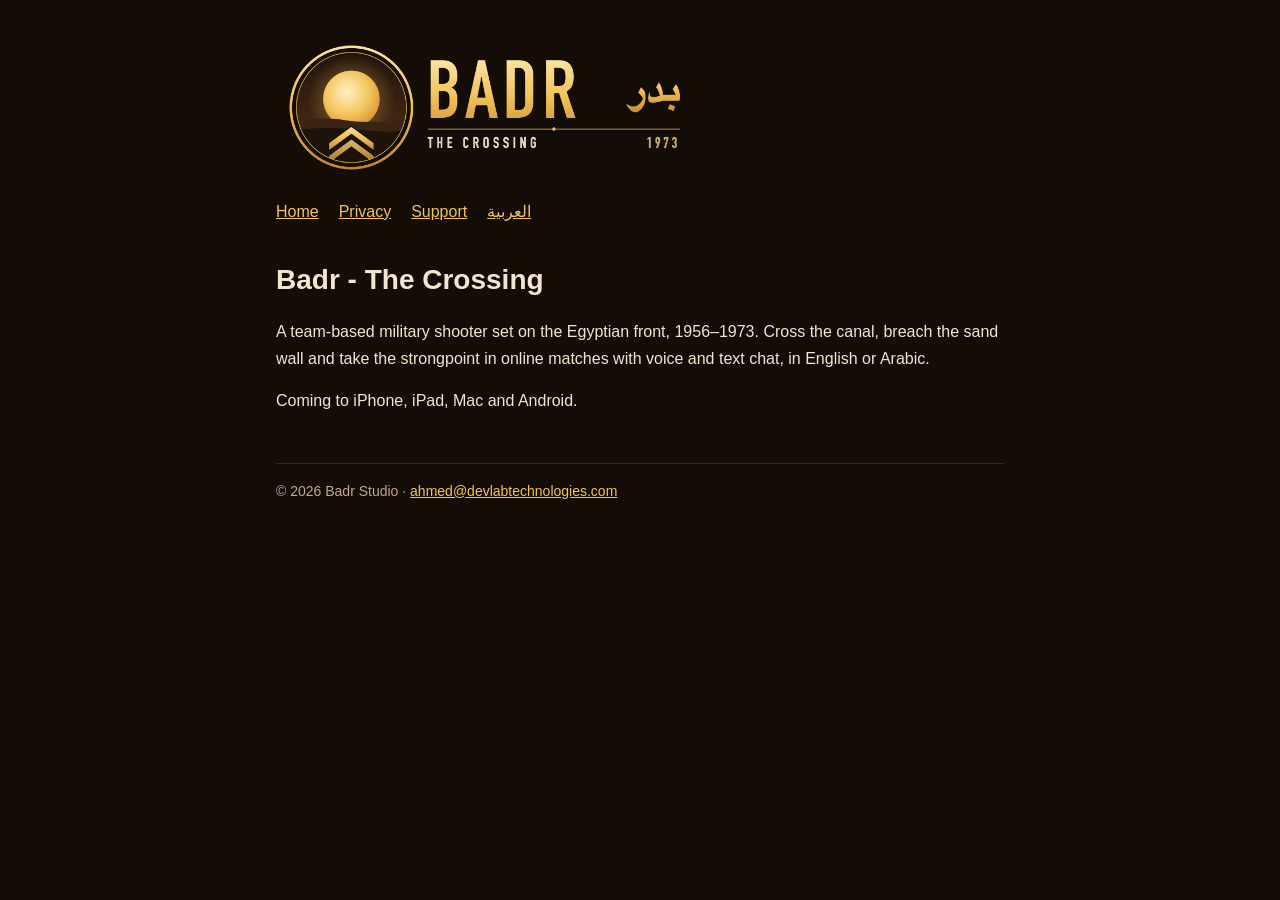
==== index.html @ 194ab4c9 "Add bilingual home, privacy and support pages" ====
<!doctype html><html lang="en" dir="ltr"><head><meta charset="utf-8"><meta name="viewport" content="width=device-width,initial-scale=1">
<title>Badr - The Crossing</title><link rel="stylesheet" href="/style.css"><link rel="icon" href="/icon.png"></head><body><main>
<header><a href="/"><img src="/logo.png" alt="Badr - The Crossing"></a></header>
<nav><a href="/">Home</a><a href="/privacy.html">Privacy</a><a href="/support.html">Support</a><a href="/ar/" lang="ar">العربية</a></nav>
<h1>Badr - The Crossing</h1>
<p>A team-based military shooter set on the Egyptian front, 1956–1973. Cross the canal, breach the sand wall and take the strongpoint in online matches with voice and text chat, in English or Arabic.</p>
<p>Coming to iPhone, iPad, Mac and Android.</p>
<footer class="muted">© 2026 Badr Studio · <a href="mailto:ahmed@devlabtechnologies.com">ahmed@devlabtechnologies.com</a></footer></main></body></html>
---- style.css ----
:root{--bg:#140D07;--fg:#F3E6CF;--muted:#BFA987;--gold:#F2C35A;--line:#3A2715}
*{box-sizing:border-box}
body{margin:0;background:var(--bg);color:var(--fg);font:16px/1.65 -apple-system,"Segoe UI",Roboto,"Noto Naskh Arabic",Tahoma,sans-serif}
main{max-width:760px;margin:0 auto;padding:32px 16px 64px}
header img{width:100%;max-width:420px;height:auto;display:block}
nav{margin:16px 0 32px;display:flex;gap:20px;flex-wrap:wrap}
a{color:var(--gold)}
h1{font-size:28px;margin:0 0 8px}
h2{font-size:20px;margin:32px 0 8px;color:var(--gold)}
p,li{color:var(--fg)}
.muted{color:var(--muted);font-size:14px}
footer{margin-top:48px;padding-top:16px;border-top:1px solid var(--line)}
[dir=rtl] body{font-size:17px}
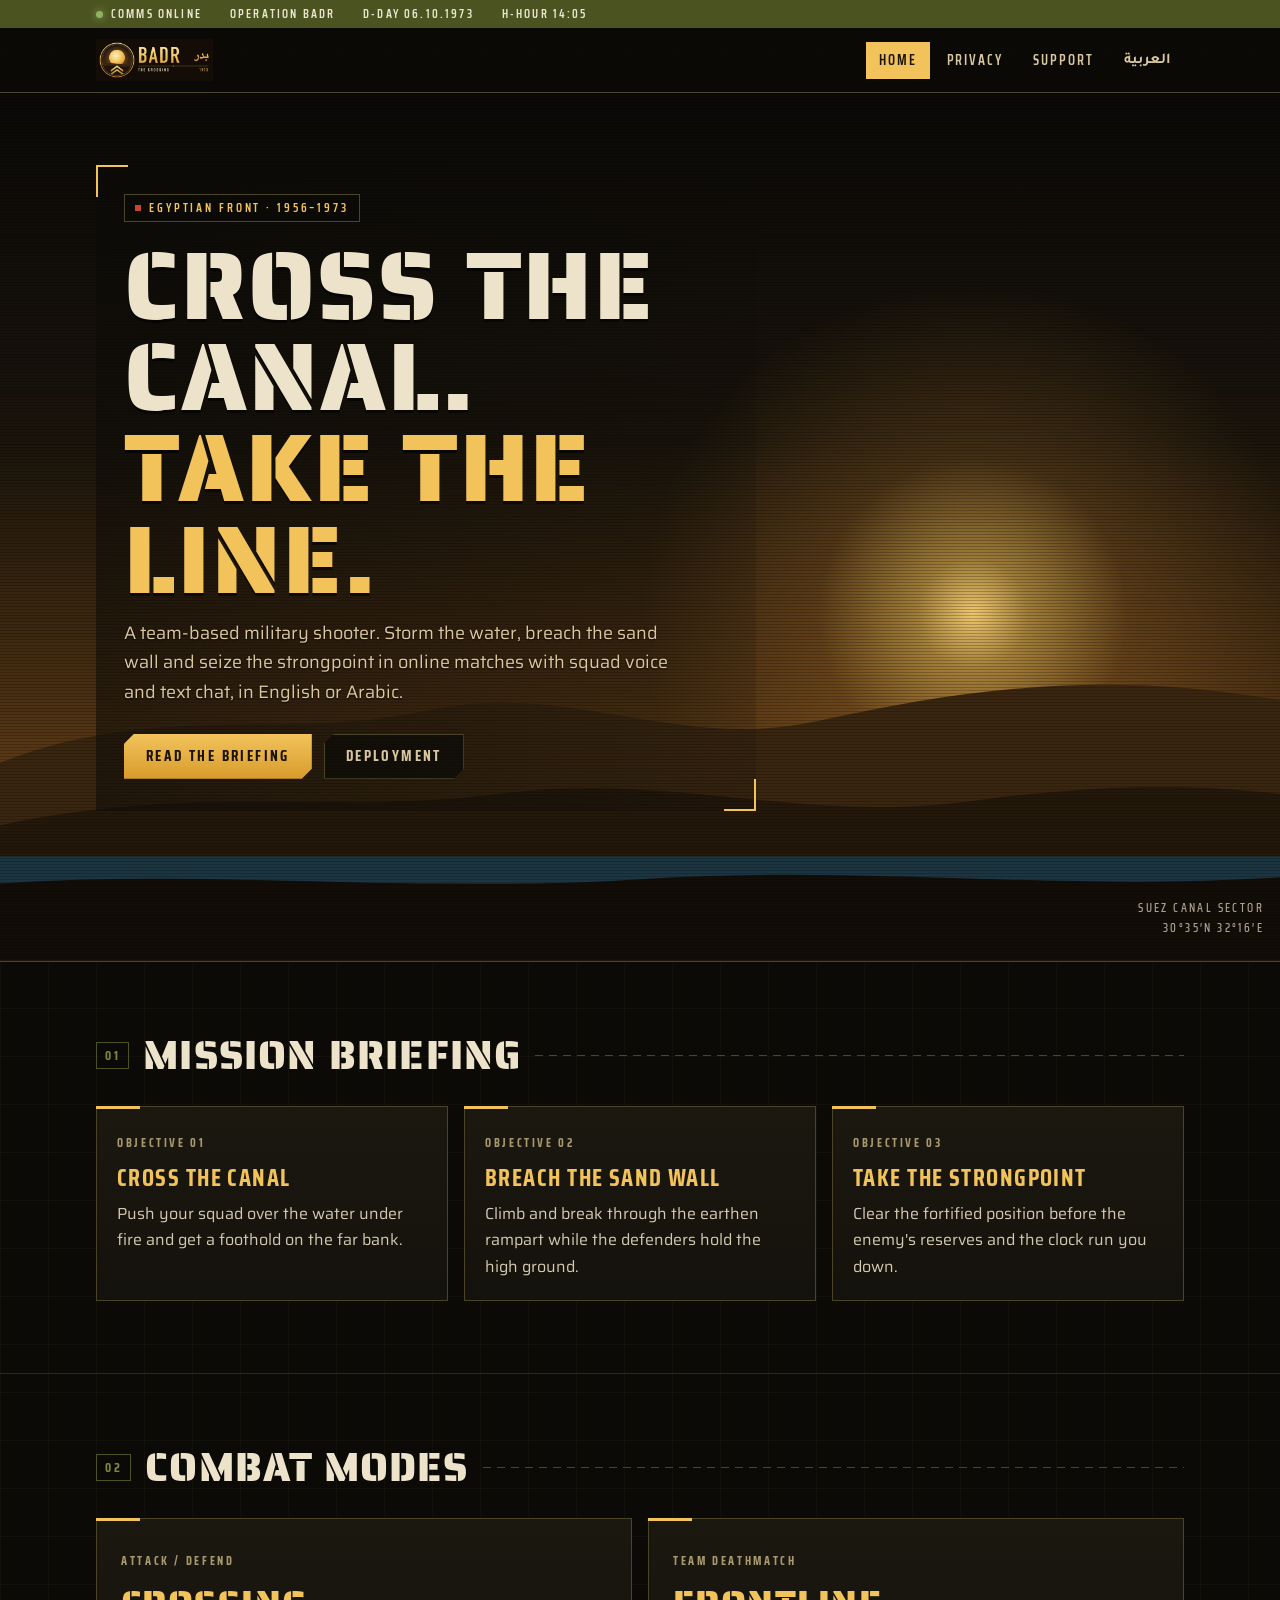
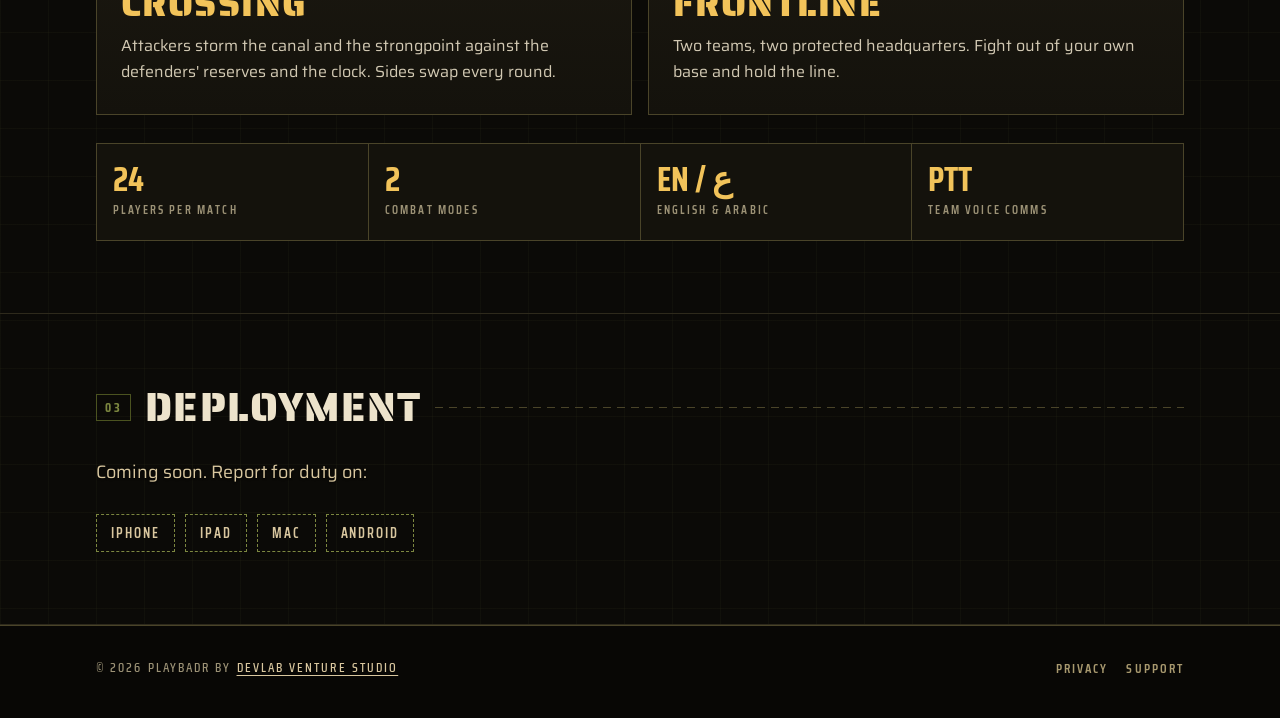
==== commit a64b76f8: "Restyle site with a military look and update copyright Switch to an olive, sand and gold palette wit" ====
--- a/index.html
+++ b/index.html
@@ -1,8 +1,65 @@
 <!doctype html><html lang="en" dir="ltr"><head><meta charset="utf-8"><meta name="viewport" content="width=device-width,initial-scale=1">
-<title>Badr - The Crossing</title><link rel="stylesheet" href="/style.css"><link rel="icon" href="/icon.png"></head><body><main>
-<header><a href="/"><img src="/logo.png" alt="Badr - The Crossing"></a></header>
-<nav><a href="/">Home</a><a href="/privacy.html">Privacy</a><a href="/support.html">Support</a><a href="/ar/" lang="ar">العربية</a></nav>
-<h1>Badr - The Crossing</h1>
-<p>A team-based military shooter set on the Egyptian front, 1956–1973. Cross the canal, breach the sand wall and take the strongpoint in online matches with voice and text chat, in English or Arabic.</p>
-<p>Coming to iPhone, iPad, Mac and Android.</p>
-<footer class="muted">© 2026 Badr Studio · <a href="mailto:ahmed@devlabtechnologies.com">ahmed@devlabtechnologies.com</a></footer></main></body></html>
+<title>Badr - The Crossing</title>
+<meta name="description" content="Badr - The Crossing: a team-based military shooter on the Egyptian front, 1956–1973. Cross the canal, breach the sand wall, take the strongpoint.">
+<link rel="preconnect" href="https://fonts.googleapis.com"><link rel="preconnect" href="https://fonts.gstatic.com" crossorigin>
+<link rel="stylesheet" href="https://fonts.googleapis.com/css2?family=Saira+Stencil+One&family=Saira+Condensed:wght@500;600;700&family=Saira:wght@400;600&family=Tajawal:wght@400;700;800&display=swap">
+<link rel="stylesheet" href="style.css"><link rel="icon" href="icon.png"></head><body>
+
+<div class="ticker"><div class="wrap"><span><span class="dot"></span>Comms online</span><span>Operation Badr</span><span class="hide-sm">D-Day 06.10.1973</span><span class="hide-sm">H-Hour 14:05</span></div></div>
+<header class="topbar"><div class="wrap">
+<a class="brand" href="./"><img src="logo.png" alt="Badr - The Crossing"></a>
+<nav><a href="./" aria-current="page">Home</a><a href="privacy.html">Privacy</a><a href="support.html">Support</a><a href="ar/" lang="ar">العربية</a></nav>
+</div></header>
+
+<main>
+<div class="hero">
+<svg class="dunes" viewBox="0 0 1440 400" preserveAspectRatio="none" aria-hidden="true">
+<path d="M0 210 C180 150 320 190 480 160 C640 130 760 200 920 170 C1080 140 1240 120 1440 150 L1440 400 L0 400Z" fill="#3A2610"/>
+<path d="M0 270 C220 230 380 260 560 240 C760 218 900 270 1100 246 C1260 228 1360 232 1440 240 L1440 400 L0 400Z" fill="#24180B"/>
+<rect x="0" y="300" width="1440" height="26" fill="#1B3B4A" opacity=".85"/>
+<path d="M0 326 C240 312 480 336 720 322 C960 308 1200 334 1440 320 L1440 400 L0 400Z" fill="#120D07"/>
+</svg>
+<div class="wrap"><div class="hud">
+<span class="tag">Egyptian front · 1956–1973</span>
+<h1>Cross the canal.<span>Take the line.</span></h1>
+<p class="lead">A team-based military shooter. Storm the water, breach the sand wall and seize the strongpoint in online matches with squad voice and text chat, in English or Arabic.</p>
+<div class="cta"><a class="btn btn-primary" href="#briefing">Read the briefing</a><a class="btn btn-ghost" href="#deploy">Deployment</a></div>
+</div></div>
+<div class="coords">Suez Canal sector<br>30°35′N 32°16′E</div>
+</div>
+
+<section id="briefing"><div class="wrap">
+<div class="sec-head"><span class="num">01</span><h2>Mission briefing</h2><span class="rule"></span></div>
+<div class="grid">
+<div class="card"><span class="k">Objective 01</span><h3>Cross the canal</h3><p>Push your squad over the water under fire and get a foothold on the far bank.</p></div>
+<div class="card"><span class="k">Objective 02</span><h3>Breach the sand wall</h3><p>Climb and break through the earthen rampart while the defenders hold the high ground.</p></div>
+<div class="card"><span class="k">Objective 03</span><h3>Take the strongpoint</h3><p>Clear the fortified position before the enemy's reserves and the clock run you down.</p></div>
+</div>
+</div></section>
+
+<section id="modes" class="modes"><div class="wrap">
+<div class="sec-head"><span class="num">02</span><h2>Combat modes</h2><span class="rule"></span></div>
+<div class="grid">
+<div class="card"><span class="k">Attack / Defend</span><h3>Crossing</h3><p>Attackers storm the canal and the strongpoint against the defenders' reserves and the clock. Sides swap every round.</p></div>
+<div class="card"><span class="k">Team deathmatch</span><h3>Frontline</h3><p>Two teams, two protected headquarters. Fight out of your own base and hold the line.</p></div>
+</div>
+<div class="stats">
+<div class="stat"><b>24</b><span>Players per match</span></div>
+<div class="stat"><b>2</b><span>Combat modes</span></div>
+<div class="stat"><b>EN / ع</b><span>English &amp; Arabic</span></div>
+<div class="stat"><b>PTT</b><span>Team voice comms</span></div>
+</div>
+</div></section>
+
+<section id="deploy"><div class="wrap">
+<div class="sec-head"><span class="num">03</span><h2>Deployment</h2><span class="rule"></span></div>
+<p class="lead">Coming soon. Report for duty on:</p>
+<div class="platforms"><span class="chip">iPhone</span><span class="chip">iPad</span><span class="chip">Mac</span><span class="chip">Android</span></div>
+</div></section>
+</main>
+
+<footer><div class="wrap">
+<div class="copy">© 2026 PlayBadr by <a href="https://devlabtechnologies.com">DevLab Venture Studio</a></div>
+<div class="flinks"><a href="privacy.html">Privacy</a><a href="support.html">Support</a></div>
+</div></footer>
+</body></html>
--- a/style.css
+++ b/style.css
@@ -1,13 +1,142 @@
-:root{--bg:#140D07;--fg:#F3E6CF;--muted:#BFA987;--gold:#F2C35A;--line:#3A2715}
+:root{
+  --night:#0B0A07;--panel:#14120C;--panel-2:#1B1810;--line:#2E2A1C;--line-2:#4A4429;
+  --olive:#4B5320;--olive-2:#7C8740;--sand:#D9C79F;--khaki:#A8996F;--fg:#EDE3CB;--muted:#9C9276;
+  --gold:#F2C35A;--gold-2:#D89B2C;--signal:#C8452F;--ok:#8FB360;
+  --stencil:"Saira Stencil One",Impact,"Arial Narrow",sans-serif;
+  --cond:"Saira Condensed","Roboto Condensed","Arial Narrow",sans-serif;
+  --body:"Saira","Segoe UI",Roboto,sans-serif;
+  --ar:"Tajawal","Noto Naskh Arabic",Tahoma,sans-serif;
+}
 *{box-sizing:border-box}
-body{margin:0;background:var(--bg);color:var(--fg);font:16px/1.65 -apple-system,"Segoe UI",Roboto,"Noto Naskh Arabic",Tahoma,sans-serif}
-main{max-width:760px;margin:0 auto;padding:32px 16px 64px}
-header img{width:100%;max-width:420px;height:auto;display:block}
-nav{margin:16px 0 32px;display:flex;gap:20px;flex-wrap:wrap}
-a{color:var(--gold)}
-h1{font-size:28px;margin:0 0 8px}
-h2{font-size:20px;margin:32px 0 8px;color:var(--gold)}
-p,li{color:var(--fg)}
+html{scroll-behavior:smooth}
+body{
+  margin:0;color:var(--fg);font:16px/1.65 var(--body);
+  background-color:var(--night);
+  background-image:
+    linear-gradient(rgba(124,135,64,.06) 1px,transparent 1px),
+    linear-gradient(90deg,rgba(124,135,64,.06) 1px,transparent 1px);
+  background-size:48px 48px;
+}
+[dir=rtl] body{font-family:var(--ar);font-size:17px}
+a{color:var(--gold);text-decoration-thickness:1px;text-underline-offset:3px}
+a:hover{color:#FFD883}
+img{max-width:100%;display:block}
+.wrap{max-width:1120px;margin:0 auto;padding:0 16px}
+
+/* status ticker + top bar */
+.ticker{background:var(--olive);color:#E9E6CF;font:600 12px/1 var(--cond);letter-spacing:.18em;text-transform:uppercase;white-space:nowrap;overflow:hidden}
+.ticker .wrap{display:flex;gap:28px;padding-top:8px;padding-bottom:8px;align-items:center}
+[dir=rtl] .ticker{font-family:var(--ar);letter-spacing:0;font-size:13px}
+.ticker .dot{display:inline-block;width:7px;height:7px;background:var(--ok);border-radius:50%;margin-inline-end:8px;box-shadow:0 0 8px var(--ok);animation:blink 1.6s infinite}
+@keyframes blink{50%{opacity:.25}}
+.topbar{background:rgba(11,10,7,.94);border-bottom:1px solid var(--line-2);position:sticky;top:0;z-index:10}
+.topbar .wrap{display:flex;align-items:center;justify-content:space-between;gap:12px;min-height:64px}
+.brand img{height:42px;width:auto;mix-blend-mode:lighten}
+nav{display:flex;gap:4px;flex-wrap:wrap}
+nav a{font:600 14px/1 var(--cond);letter-spacing:.14em;text-transform:uppercase;color:var(--sand);text-decoration:none;padding:10px 12px;border:1px solid transparent}
+nav a:hover{color:var(--gold);border-color:var(--line-2)}
+nav a[aria-current=page]{color:#1A1206;background:var(--gold)}
+[dir=rtl] nav a{font-family:var(--ar);letter-spacing:0;font-size:15px;font-weight:700}
+nav a[lang=ar]{font-family:var(--ar);letter-spacing:0;font-size:15px;font-weight:700}
+nav a[lang=en]{font-family:var(--cond);letter-spacing:.14em;font-size:14px}
+
+/* hero */
+.hero{position:relative;overflow:hidden;border-bottom:1px solid var(--line-2);
+  background:
+    radial-gradient(circle at 76% 60%,rgba(255,214,120,.9) 0,rgba(242,195,90,.55) 5%,rgba(242,160,60,.18) 14%,transparent 30%),
+    linear-gradient(180deg,#0A0907 0%,#1A140B 40%,#4A2F12 70%,#8A5A20 100%)}
+.hero svg.dunes{position:absolute;left:0;right:0;bottom:0;width:100%;height:48%;display:block}
+.hero::after{content:"";position:absolute;inset:0;pointer-events:none;
+  background:repeating-linear-gradient(0deg,rgba(0,0,0,.22) 0 1px,transparent 1px 3px)}
+.hero .wrap{position:relative;z-index:2;padding-top:72px;padding-bottom:150px}
+.hud{position:relative;max-width:660px;padding:28px 28px 32px;background:linear-gradient(90deg,rgba(11,10,7,.55),rgba(11,10,7,.15))}
+[dir=rtl] .hud{background:linear-gradient(270deg,rgba(11,10,7,.55),rgba(11,10,7,.15))}
+.lead{text-shadow:0 1px 2px rgba(0,0,0,.8)}
+.hud::before,.hud::after{content:"";position:absolute;width:30px;height:30px;border:2px solid var(--gold)}
+.hud::before{top:0;inset-inline-start:0;border-inline-end:0;border-bottom:0}
+.hud::after{bottom:0;inset-inline-end:0;border-inline-start:0;border-top:0}
+.tag{display:inline-flex;align-items:center;gap:8px;font:600 12px/1 var(--cond);letter-spacing:.24em;text-transform:uppercase;color:var(--gold);border:1px solid var(--line-2);background:rgba(11,10,7,.65);padding:7px 10px}
+[dir=rtl] .tag{font-family:var(--ar);letter-spacing:0;font-size:14px}
+.tag::before{content:"";width:6px;height:6px;background:var(--signal)}
+h1{font-family:var(--stencil);font-weight:400;text-transform:uppercase;letter-spacing:.02em;line-height:.95;margin:18px 0 14px;color:var(--fg)}
+.hero h1{font-size:clamp(46px,8.4vw,96px);text-shadow:0 3px 0 rgba(0,0,0,.55)}
+.hero h1 span{color:var(--gold);display:block}
+[dir=rtl] h1{font-family:var(--ar);font-weight:800;letter-spacing:0;line-height:1.15}
+.lead{font-size:18px;color:var(--sand);max-width:560px;margin:0 0 26px}
+.cta{display:flex;gap:12px;flex-wrap:wrap}
+.btn{display:inline-flex;align-items:center;gap:10px;font:700 15px/1 var(--cond);letter-spacing:.16em;text-transform:uppercase;text-decoration:none;padding:15px 22px;clip-path:polygon(10px 0,100% 0,100% calc(100% - 10px),calc(100% - 10px) 100%,0 100%,0 10px)}
+[dir=rtl] .btn{font-family:var(--ar);letter-spacing:0;font-size:16px}
+.btn-primary{background:linear-gradient(180deg,var(--gold),var(--gold-2));color:#1A1206}
+.btn-primary:hover{color:#1A1206;filter:brightness(1.08)}
+.btn-ghost{background:rgba(11,10,7,.72);color:var(--sand);box-shadow:inset 0 0 0 1px var(--line-2)}
+.btn-ghost:hover{color:var(--gold)}
+.coords{position:absolute;z-index:2;bottom:22px;inset-inline-end:16px;font:500 12px/1.7 var(--cond);letter-spacing:.2em;color:rgba(237,227,203,.7);text-align:end;text-transform:uppercase;direction:ltr}
+
+/* sections */
+section{padding:72px 0;border-bottom:1px solid var(--line)}
+.sec-head{display:flex;align-items:center;gap:14px;margin-bottom:28px;flex-wrap:wrap}
+.sec-head .num{font:700 13px/1 var(--cond);letter-spacing:.2em;color:var(--olive-2);border:1px solid var(--olive);padding:6px 8px;direction:ltr}
+.sec-head h2{font-family:var(--stencil);font-weight:400;font-size:clamp(28px,4vw,40px);line-height:1.1;text-transform:uppercase;margin:0;color:var(--fg);letter-spacing:.03em}
+[dir=rtl] .sec-head h2{font-family:var(--ar);font-weight:800;letter-spacing:0}
+.sec-head .rule{flex:1;min-width:40px;height:1px;background:repeating-linear-gradient(90deg,var(--line-2) 0 8px,transparent 8px 14px)}
+.grid{display:grid;gap:16px;grid-template-columns:repeat(auto-fit,minmax(240px,1fr))}
+.card{position:relative;background:linear-gradient(180deg,var(--panel-2),var(--panel));border:1px solid var(--line-2);padding:22px 20px 20px}
+.card::before{content:"";position:absolute;top:-1px;inset-inline-start:-1px;width:44px;height:3px;background:var(--gold)}
+.card .k{font:700 12px/1 var(--cond);letter-spacing:.22em;text-transform:uppercase;color:var(--khaki)}
+[dir=rtl] .card .k{font-family:var(--ar);letter-spacing:0;font-size:14px}
+.card h3{font:700 24px/1.15 var(--cond);text-transform:uppercase;letter-spacing:.06em;margin:10px 0 8px;color:var(--gold)}
+[dir=rtl] .card h3{font-family:var(--ar);letter-spacing:0;font-size:22px;font-weight:800}
+.card p{margin:0;color:var(--fg);opacity:.88}
+.modes .card{padding:28px 24px}
+.modes .card h3{font-family:var(--stencil);font-weight:400;font-size:36px;letter-spacing:.04em}
+[dir=rtl] .modes .card h3{font-family:var(--ar);font-weight:800;letter-spacing:0;font-size:30px}
+.stats{display:grid;grid-template-columns:repeat(auto-fit,minmax(150px,1fr));gap:1px;background:var(--line-2);border:1px solid var(--line-2);margin-top:28px}
+.stat{background:var(--panel);padding:18px 16px}
+.stat b{display:block;font:700 34px/1 var(--cond);color:var(--gold)}
+.stat span{font:600 12px/1.3 var(--cond);letter-spacing:.18em;text-transform:uppercase;color:var(--muted)}
+[dir=rtl] .stat span{font-family:var(--ar);letter-spacing:0;font-size:14px}
+.platforms{display:flex;flex-wrap:wrap;gap:10px;margin-top:4px}
+.chip{font:600 14px/1 var(--cond);letter-spacing:.14em;text-transform:uppercase;padding:11px 14px;border:1px dashed var(--olive-2);color:var(--sand)}
+
+/* document pages */
+.doc-head{border-bottom:1px solid var(--line-2);background:linear-gradient(180deg,#17130B,var(--night))}
+.doc-head .wrap{padding-top:48px;padding-bottom:36px}
+.doc-head h1{font-size:clamp(38px,6vw,62px);margin:16px 0 6px}
+.doc{max-width:840px;margin:40px auto 72px;padding:0 16px}
+.sheet{background:var(--panel);border:1px solid var(--line-2);padding:36px 28px 28px;position:relative}
+.sheet[data-stamp]::before{content:attr(data-stamp);position:absolute;top:14px;inset-inline-end:16px;font:700 11px/1 var(--cond);letter-spacing:.24em;color:var(--signal);border:1px solid var(--signal);padding:5px 7px;transform:rotate(-3deg);opacity:.9}
+.sheet > :first-child{margin-top:0}
+.doc h2{font:700 20px/1.25 var(--cond);letter-spacing:.12em;text-transform:uppercase;color:var(--gold);margin:32px 0 8px;padding-inline-start:12px;border-inline-start:3px solid var(--olive-2)}
+[dir=rtl] .doc h2{font-family:var(--ar);letter-spacing:0;font-size:20px;font-weight:800}
+.doc ul{padding-inline-start:20px}
+.doc li{margin-bottom:10px}
+.doc li::marker{color:var(--gold)}
 .muted{color:var(--muted);font-size:14px}
-footer{margin-top:48px;padding-top:16px;border-top:1px solid var(--line)}
-[dir=rtl] body{font-size:17px}
+.faq{border-top:1px solid var(--line);padding:14px 0}
+.faq strong{display:block;color:var(--sand);font:700 18px/1.4 var(--cond);letter-spacing:.04em}
+[dir=rtl] .faq strong{font-family:var(--ar);letter-spacing:0}
+.faq p{margin:4px 0 0}
+
+/* footer */
+footer{padding:32px 0 40px;background:#080705;border-top:1px solid var(--line-2)}
+footer .wrap{display:flex;justify-content:space-between;align-items:center;gap:16px;flex-wrap:wrap}
+footer .copy{font:500 13px/1.6 var(--cond);letter-spacing:.16em;text-transform:uppercase;color:var(--muted);direction:ltr}
+footer .copy a{color:var(--sand)}
+footer .copy a:hover{color:var(--gold)}
+footer .flinks{display:flex;gap:18px}
+footer .flinks a{font:600 13px/1 var(--cond);letter-spacing:.16em;text-transform:uppercase;color:var(--khaki);text-decoration:none}
+footer .flinks a:hover{color:var(--gold)}
+[dir=rtl] footer .flinks a{font-family:var(--ar);letter-spacing:0;font-size:14px}
+
+@media (max-width:640px){
+  .ticker .hide-sm{display:none}
+  .topbar{position:static}
+  .topbar .wrap{flex-direction:column;align-items:flex-start;padding-top:10px;padding-bottom:10px}
+  nav a{padding:8px 9px;font-size:13px}
+  .hero .wrap{padding-top:36px;padding-bottom:120px}
+  .hud{padding:22px 16px 24px}
+  .coords{display:none}
+  section{padding:52px 0}
+  .sheet{padding:48px 18px 24px}
+}
+@media (prefers-reduced-motion:reduce){.ticker .dot{animation:none}html{scroll-behavior:auto}}
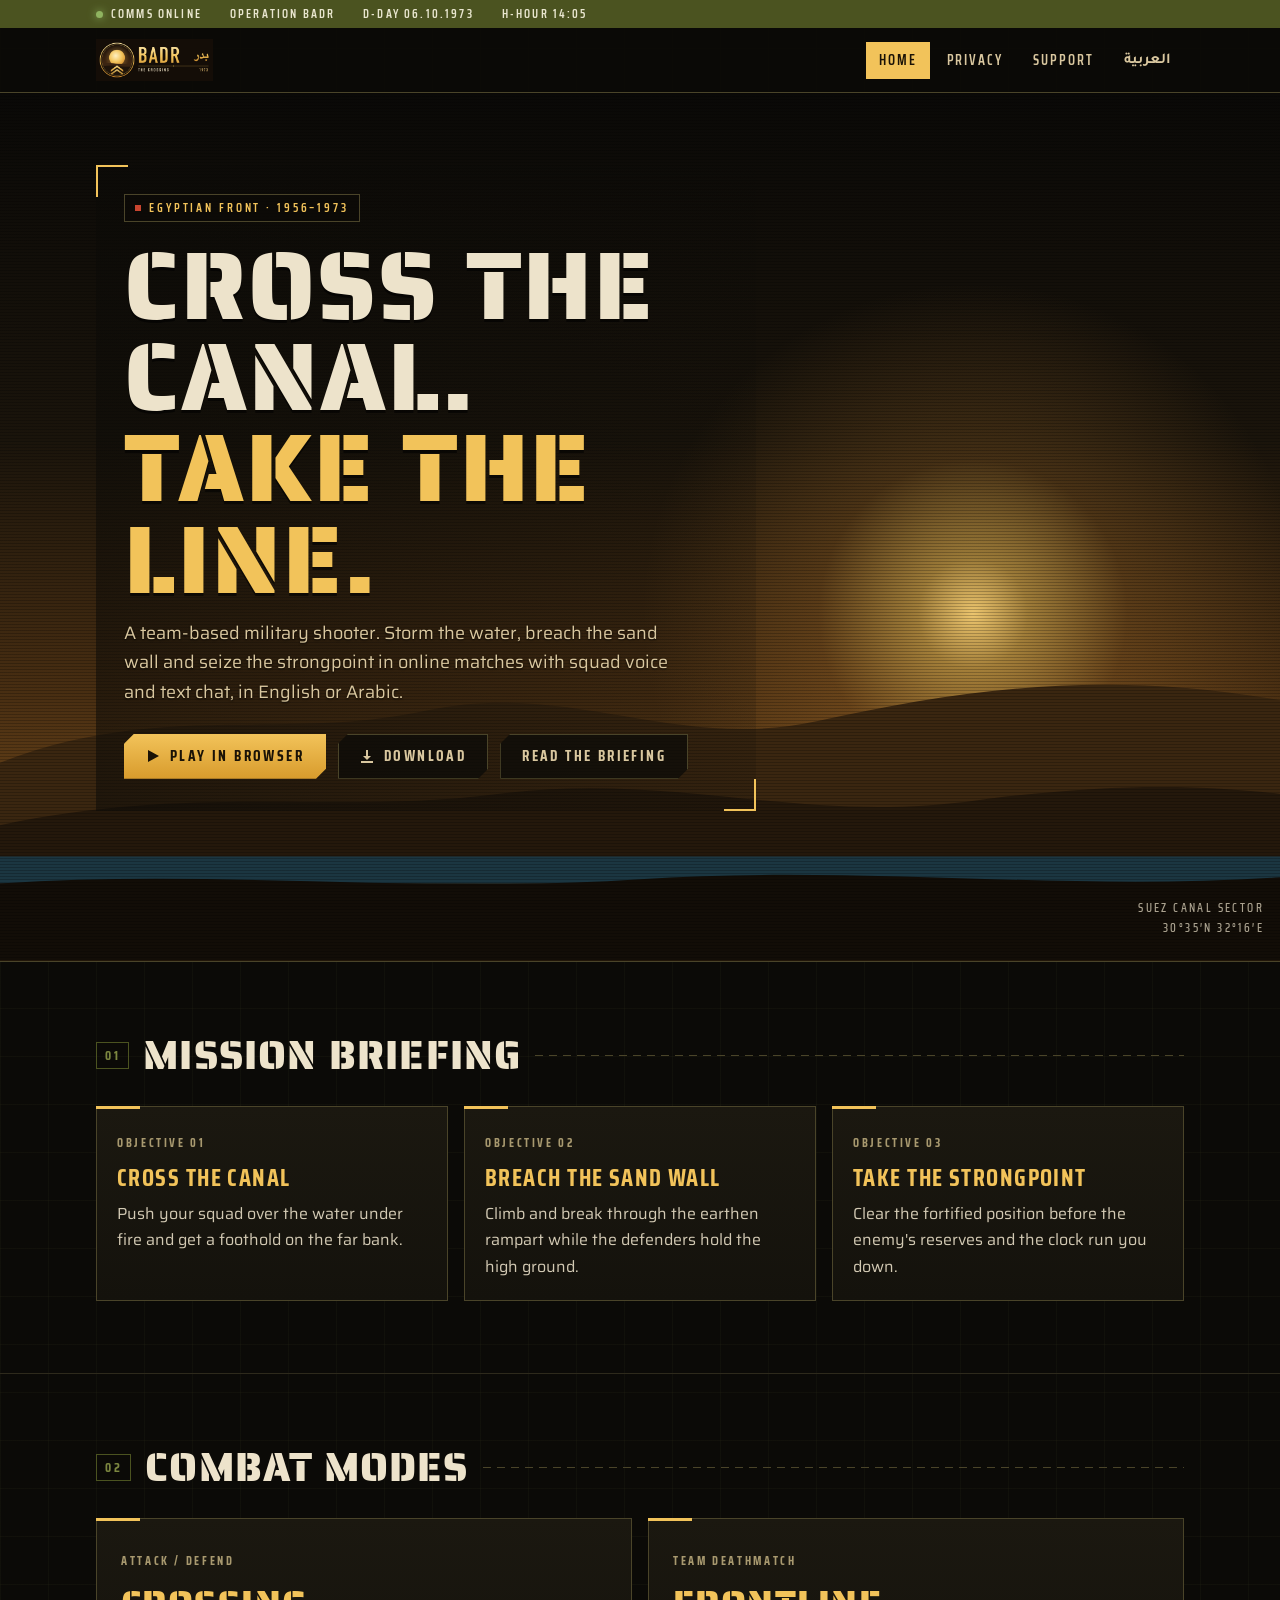
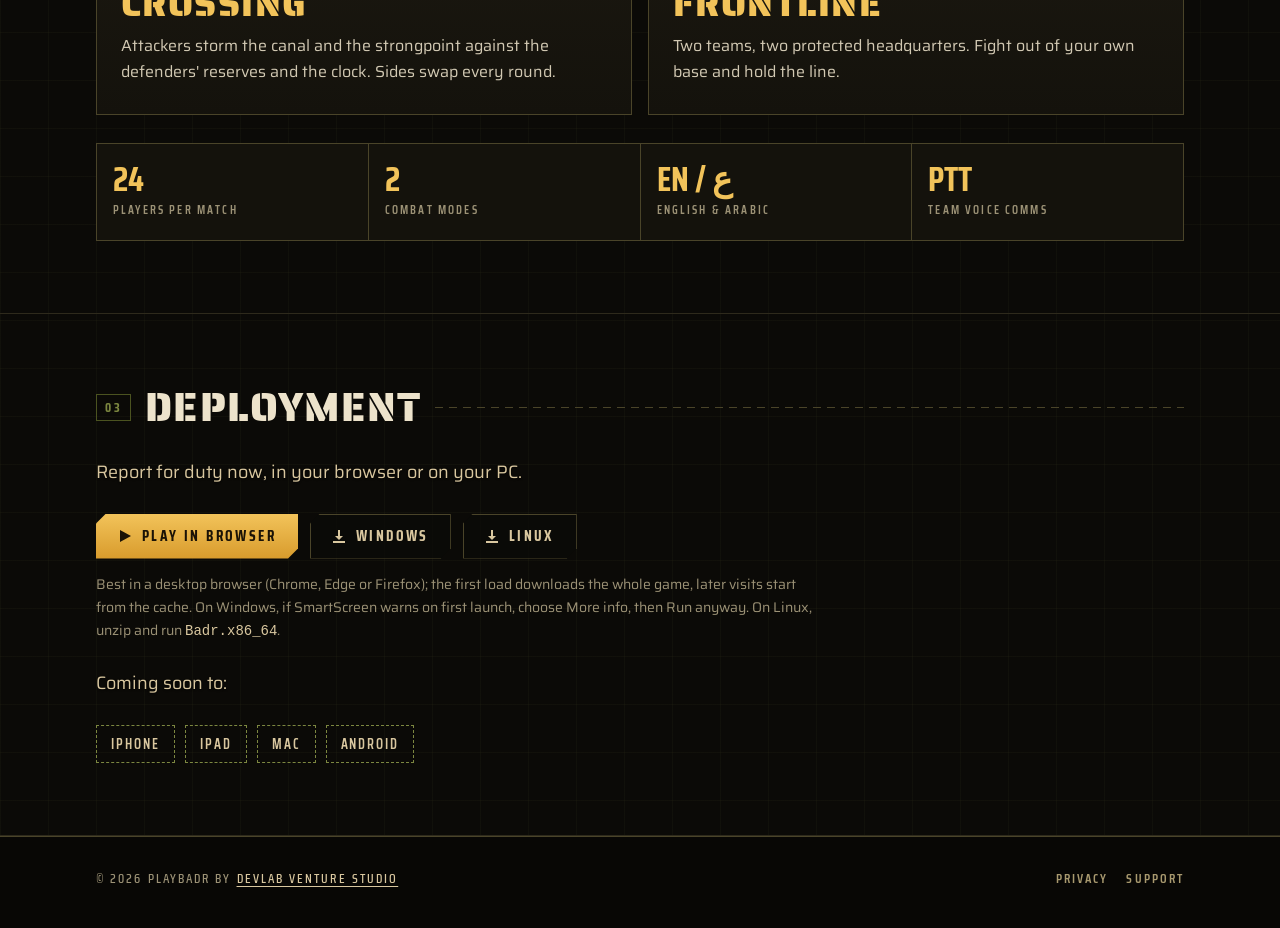
==== commit c4d01a35: "Add play in browser and Windows/Linux downloads; deploy with the newest web build" ====
--- a/index.html
+++ b/index.html
@@ -23,7 +23,7 @@
 <span class="tag">Egyptian front · 1956–1973</span>
 <h1>Cross the canal.<span>Take the line.</span></h1>
 <p class="lead">A team-based military shooter. Storm the water, breach the sand wall and seize the strongpoint in online matches with squad voice and text chat, in English or Arabic.</p>
-<div class="cta"><a class="btn btn-primary" href="#briefing">Read the briefing</a><a class="btn btn-ghost" href="#deploy">Deployment</a></div>
+<div class="cta"><a class="btn btn-primary" href="play/"><svg aria-hidden="true" width="14" height="14" viewBox="0 0 14 14"><path d="M2 1l11 6-11 6z" fill="currentColor"/></svg>Play in browser</a><a class="btn btn-ghost" href="#deploy"><svg aria-hidden="true" width="14" height="14" viewBox="0 0 14 14"><path d="M6 1h2v6h3l-4 4-4-4h3zM1 12h12v2H1z" fill="currentColor"/></svg>Download</a><a class="btn btn-ghost" href="#briefing">Read the briefing</a></div>
 </div></div>
 <div class="coords">Suez Canal sector<br>30°35′N 32°16′E</div>
 </div>
@@ -53,7 +53,10 @@
 
 <section id="deploy"><div class="wrap">
 <div class="sec-head"><span class="num">03</span><h2>Deployment</h2><span class="rule"></span></div>
-<p class="lead">Coming soon. Report for duty on:</p>
+<p class="lead">Report for duty now, in your browser or on your PC.</p>
+<div class="cta"><a class="btn btn-primary" href="play/"><svg aria-hidden="true" width="14" height="14" viewBox="0 0 14 14"><path d="M2 1l11 6-11 6z" fill="currentColor"/></svg>Play in browser</a><a class="btn btn-ghost" href="https://github.com/Badr-73/badr-site/releases/latest/download/Badr-Windows.zip"><svg aria-hidden="true" width="14" height="14" viewBox="0 0 14 14"><path d="M6 1h2v6h3l-4 4-4-4h3zM1 12h12v2H1z" fill="currentColor"/></svg>Windows</a><a class="btn btn-ghost" href="https://github.com/Badr-73/badr-site/releases/latest/download/Badr-Linux.zip"><svg aria-hidden="true" width="14" height="14" viewBox="0 0 14 14"><path d="M6 1h2v6h3l-4 4-4-4h3zM1 12h12v2H1z" fill="currentColor"/></svg>Linux</a></div>
+<p class="note">Best in a desktop browser (Chrome, Edge or Firefox); the first load downloads the whole game, later visits start from the cache. On Windows, if SmartScreen warns on first launch, choose More info, then Run anyway. On Linux, unzip and run <code>Badr.x86_64</code>.</p>
+<p class="lead">Coming soon to:</p>
 <div class="platforms"><span class="chip">iPhone</span><span class="chip">iPad</span><span class="chip">Mac</span><span class="chip">Android</span></div>
 </div></section>
 </main>
--- a/style.css
+++ b/style.css
@@ -95,6 +95,9 @@
 .stat b{display:block;font:700 34px/1 var(--cond);color:var(--gold)}
 .stat span{font:600 12px/1.3 var(--cond);letter-spacing:.18em;text-transform:uppercase;color:var(--muted)}
 [dir=rtl] .stat span{font-family:var(--ar);letter-spacing:0;font-size:14px}
+.note{color:var(--muted);font-size:14px;max-width:720px;margin:14px 0 26px}
+.note code{color:var(--sand)}
+.btn svg{flex:none}
 .platforms{display:flex;flex-wrap:wrap;gap:10px;margin-top:4px}
 .chip{font:600 14px/1 var(--cond);letter-spacing:.14em;text-transform:uppercase;padding:11px 14px;border:1px dashed var(--olive-2);color:var(--sand)}
 
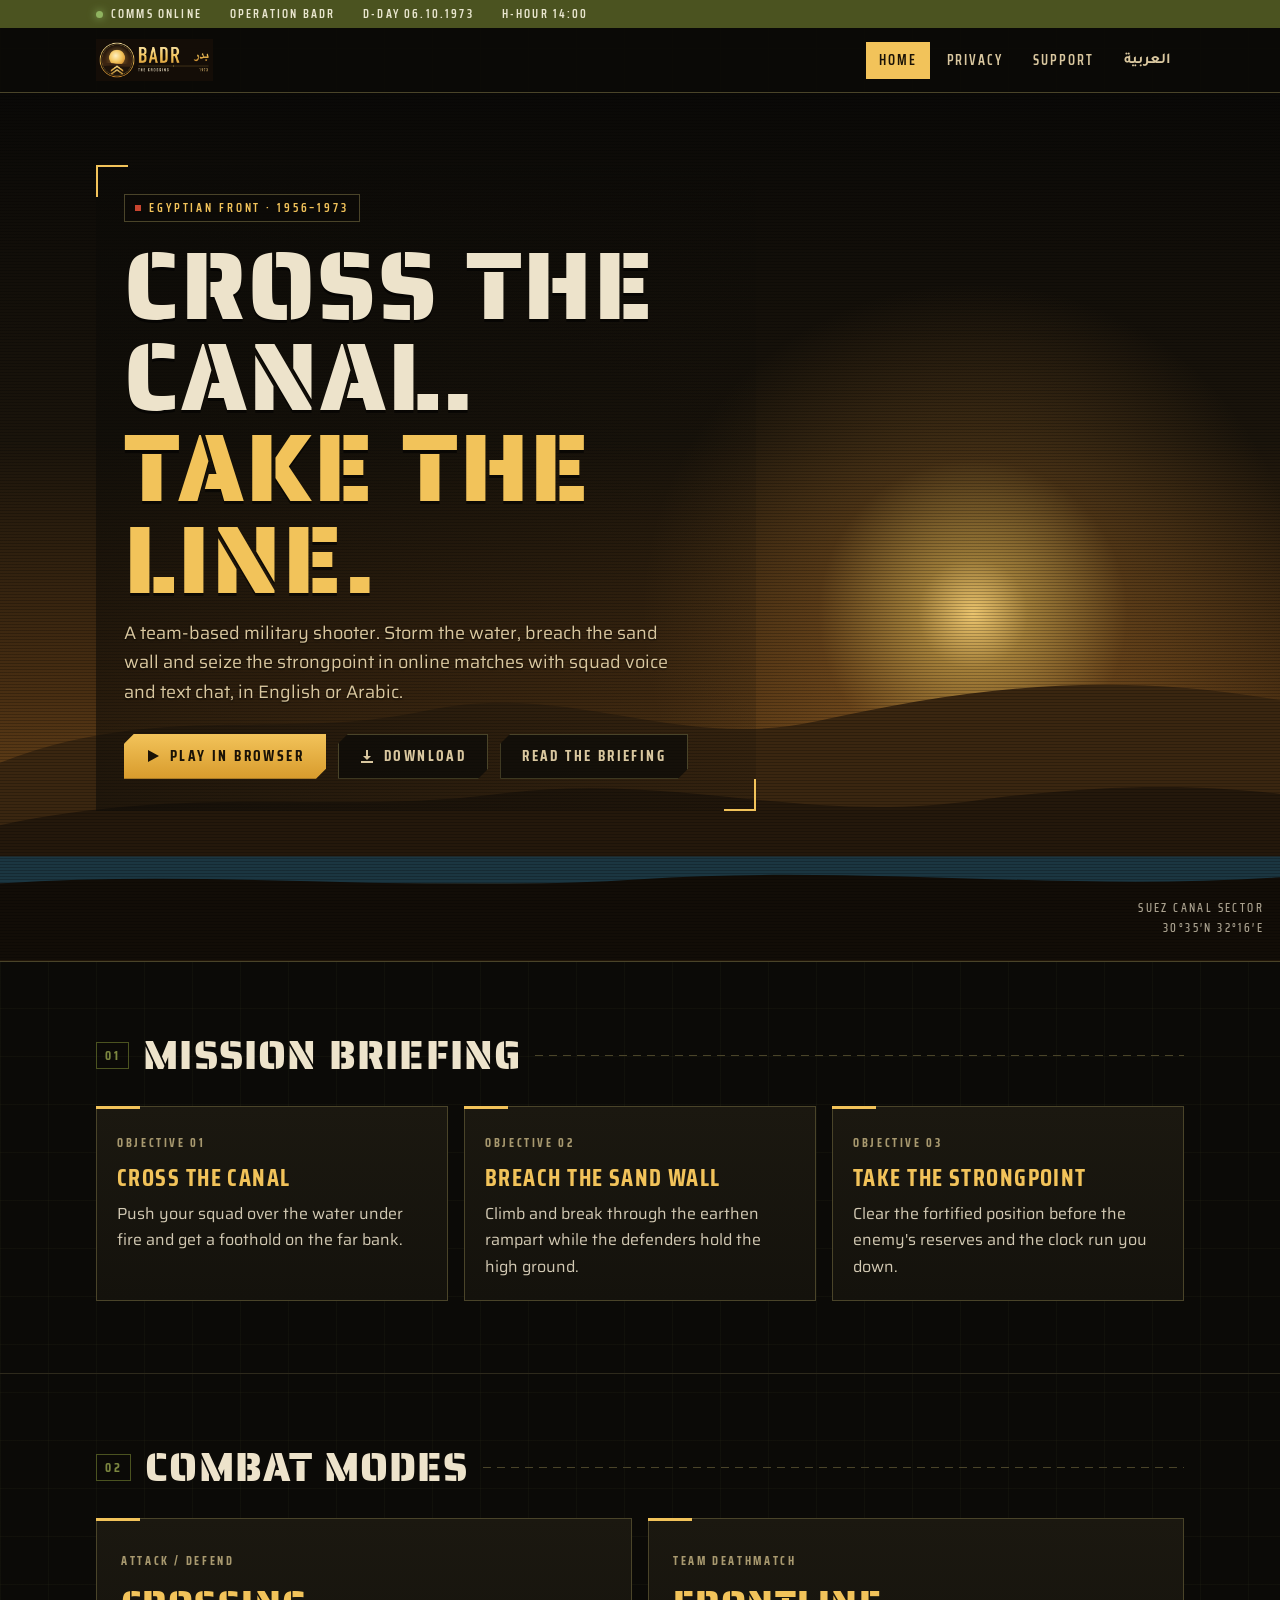
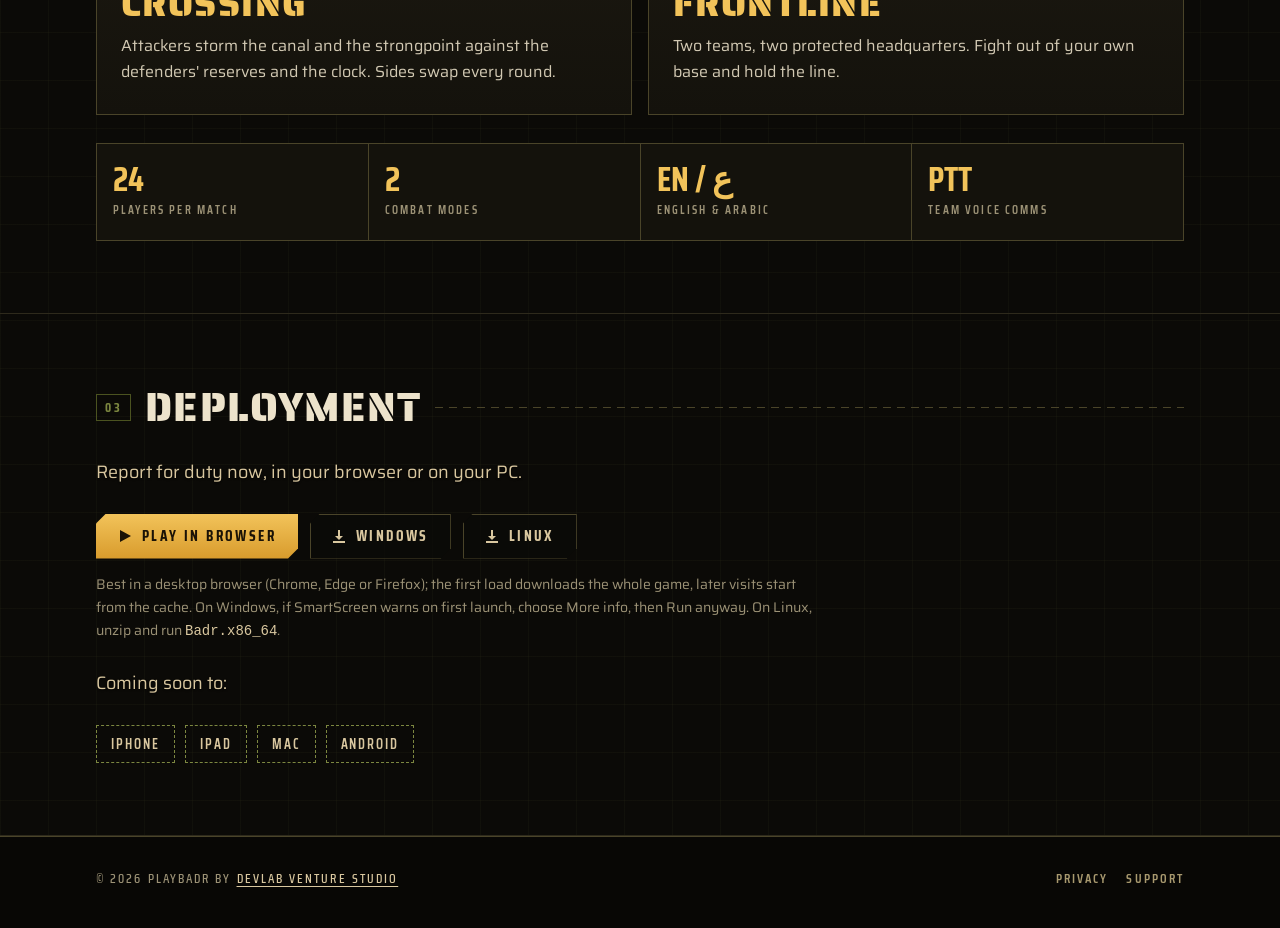
==== commit f3aa762b: "Set H-Hour to 14:00 on the English and Arabic home pages" ====
--- a/index.html
+++ b/index.html
@@ -5,7 +5,7 @@
 <link rel="stylesheet" href="https://fonts.googleapis.com/css2?family=Saira+Stencil+One&family=Saira+Condensed:wght@500;600;700&family=Saira:wght@400;600&family=Tajawal:wght@400;700;800&display=swap">
 <link rel="stylesheet" href="style.css"><link rel="icon" href="icon.png"></head><body>
 
-<div class="ticker"><div class="wrap"><span><span class="dot"></span>Comms online</span><span>Operation Badr</span><span class="hide-sm">D-Day 06.10.1973</span><span class="hide-sm">H-Hour 14:05</span></div></div>
+<div class="ticker"><div class="wrap"><span><span class="dot"></span>Comms online</span><span>Operation Badr</span><span class="hide-sm">D-Day 06.10.1973</span><span class="hide-sm">H-Hour 14:00</span></div></div>
 <header class="topbar"><div class="wrap">
 <a class="brand" href="./"><img src="logo.png" alt="Badr - The Crossing"></a>
 <nav><a href="./" aria-current="page">Home</a><a href="privacy.html">Privacy</a><a href="support.html">Support</a><a href="ar/" lang="ar">العربية</a></nav>
